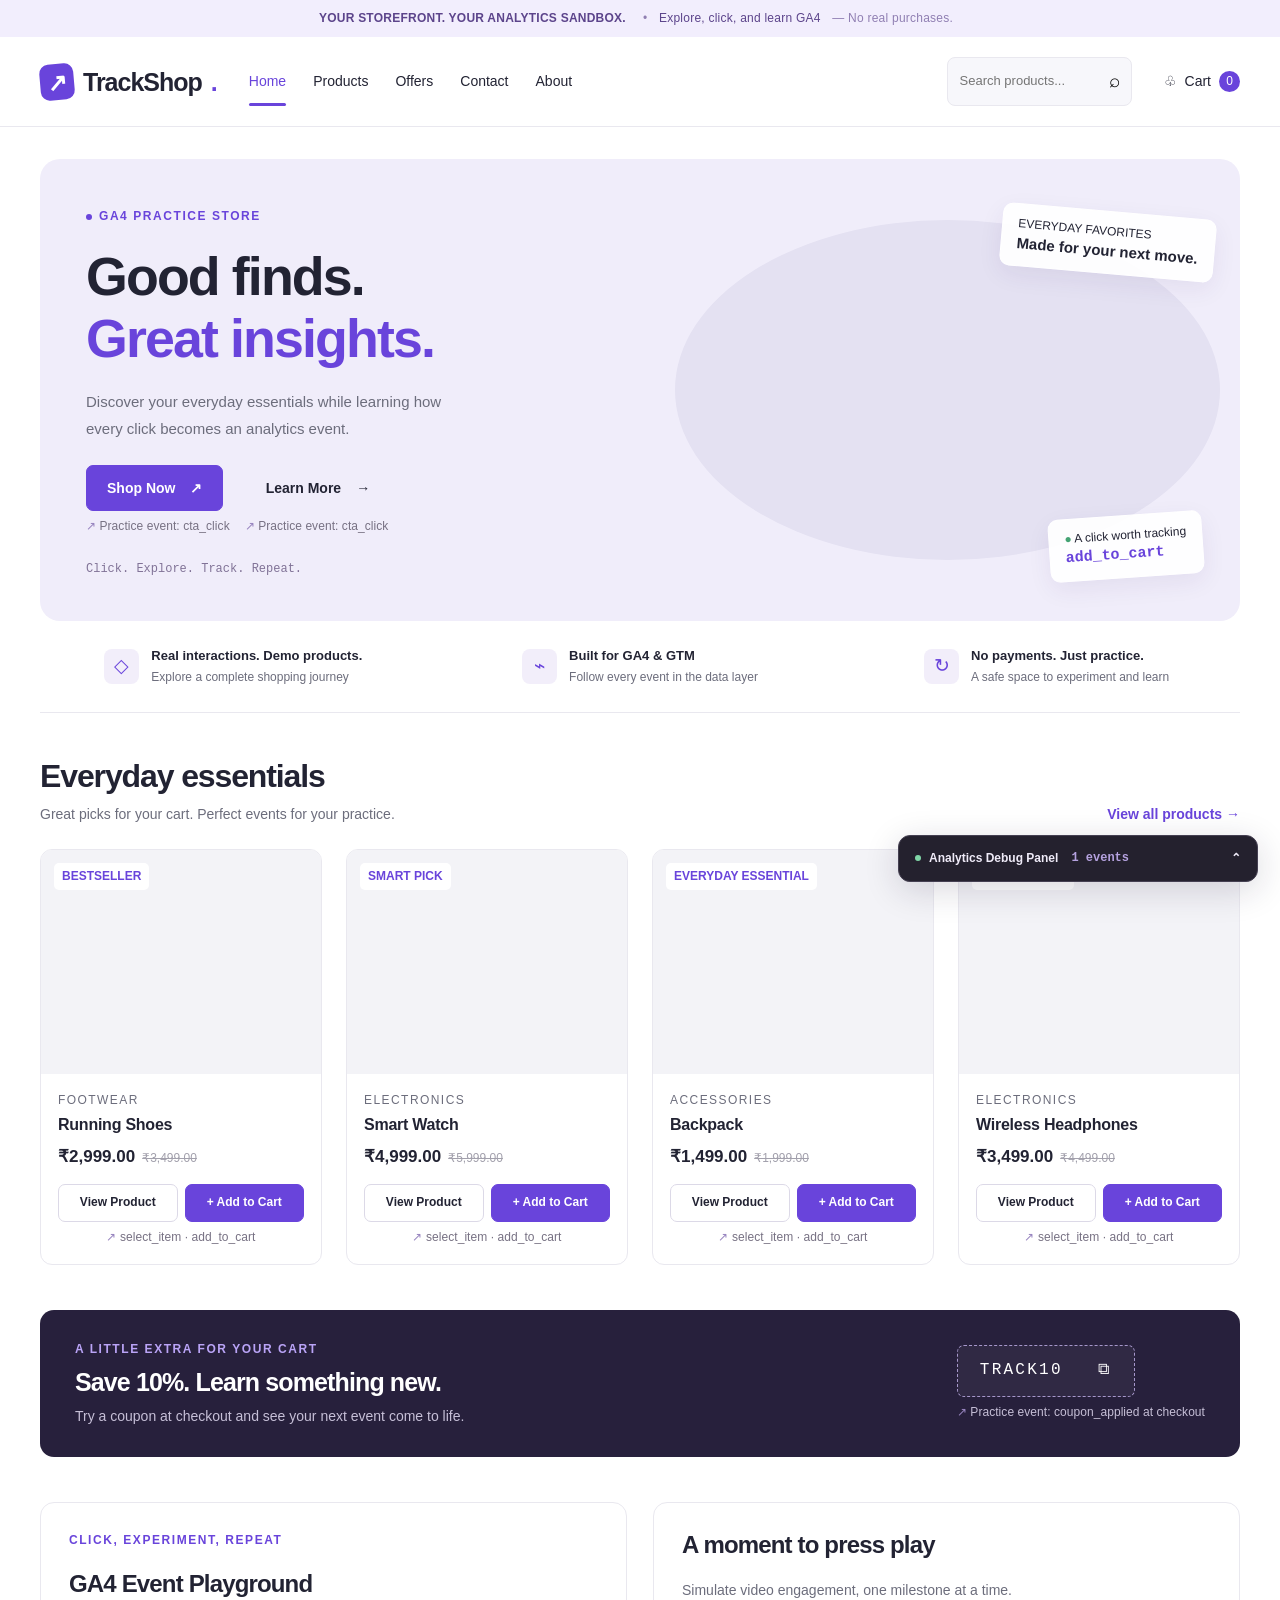
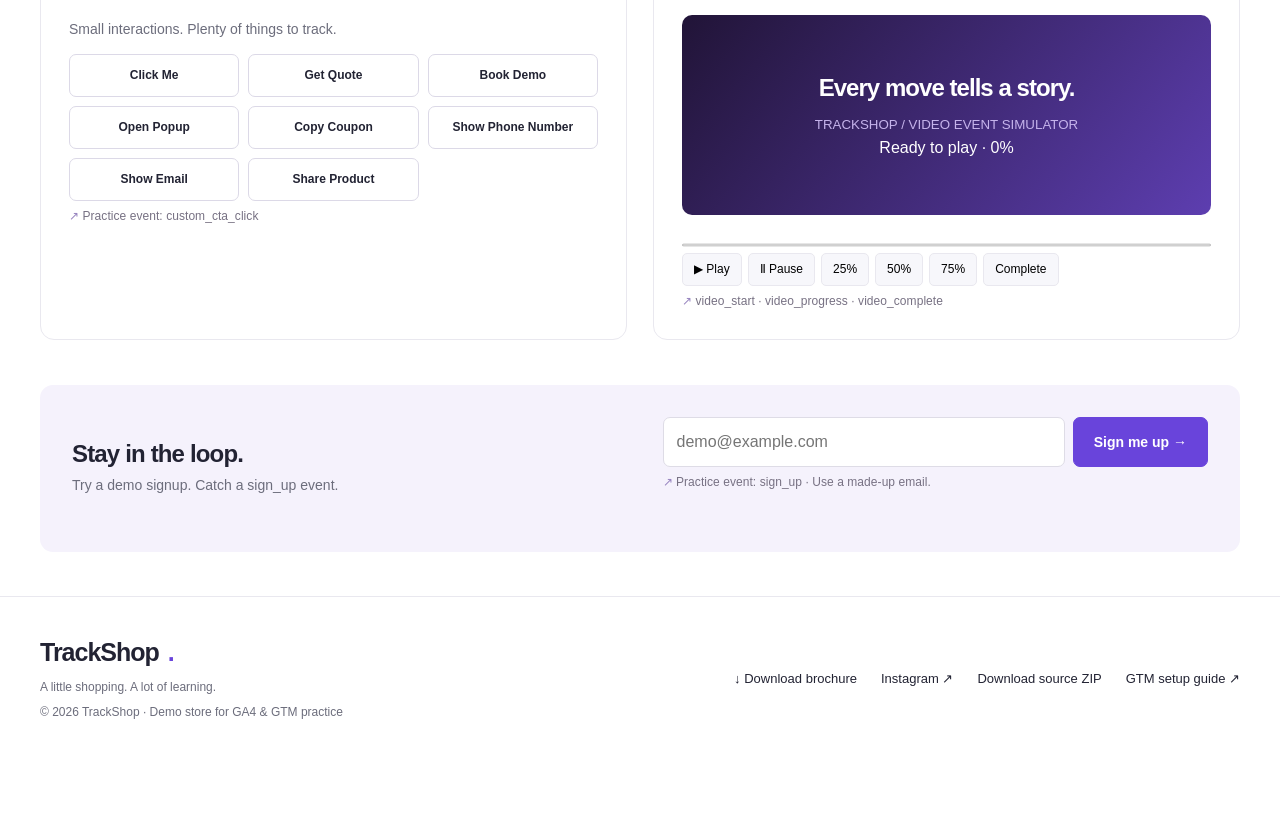
==== index.html @ 0362c7db "Add files via upload" ====
<!doctype html>
<html lang="en"><head><meta charset="utf-8"><meta name="viewport" content="width=device-width, initial-scale=1"><title>Home | TrackShop – GA4 Practice Store</title><meta name="description" content="Practice GA4 ecommerce events and Google Tag Manager with TrackShop, a frontend-only demo store.">
<!-- Initialize the data layer BEFORE the GTM snippet and before event pushes. -->
<script>window.dataLayer = window.dataLayer || [];</script>
<!-- GOOGLE TAG MANAGER: Paste your real GTM <script> snippet here, inside <head>. No container is installed by default. -->
<link rel="stylesheet" href="style.css"><script src="script.js" defer></script></head><body data-page="index">
<!-- GOOGLE TAG MANAGER: Paste your real GTM <noscript> snippet here, immediately after the opening <body> tag. -->
<div class="topbar"><strong>YOUR STOREFRONT. YOUR ANALYTICS SANDBOX.</strong><span>•</span> Explore, click, and learn GA4 <span>— No real purchases.</span></div>
<header class="header"><div class="wrap navrow"><a id="brand-home" class="brand" href="index.html" data-nav="Logo"><span class="brandmark">↗</span>TrackShop<span style="color:var(--purple)">.</span></a><button id="menu-toggle" class="icon-btn menu" aria-label="Toggle navigation" aria-expanded="false">☰</button><nav class="navlinks" aria-label="Main navigation"><a id="nav-home" href="index.html" data-nav="Home" class="active" aria-current="page">Home</a><a id="nav-products" href="products.html" data-nav="Products" class="">Products</a><a id="nav-offers" href="index.html#offers" data-nav="Offers" class="">Offers</a><a id="nav-contact" href="contact.html" data-nav="Contact" class="">Contact</a><a id="nav-about" href="about.html" data-nav="About" class="">About</a></nav><form id="search-form" class="search" role="search"><input id="search-input" name="q" type="search" placeholder="Search products..." aria-label="Search products"><button id="search-button" class="icon-btn" aria-label="Search" type="submit">⌕</button></form><a id="nav-cart" class="cart-link" href="cart.html" data-nav="Cart"><span aria-hidden="true">♧</span> Cart <span id="cart-count" class="count">0</span></a></div></header><main><div class="wrap"><section class="hero"><div class="hero-copy"><div class="eyebrow"><span class="dot"></span> GA4 PRACTICE STORE</div><h1>Good finds.<br><em>Great insights.</em></h1><p>Discover your everyday essentials while learning how every click becomes an analytics event.</p><div class="actions"><div><a id="shop-now" class="btn" href="products.html" data-cta="Shop Now">Shop Now <span>↗</span></a><small class="practice">Practice event: cta_click</small></div><div><a id="learn-more" class="btn plain" href="about.html" data-cta="Learn More">Learn More <span>→</span></a><small class="practice">Practice event: cta_click</small></div></div><div class="hero-note">Click. Explore. Track. Repeat.</div></div><div class="hero-art"><div class="product-art art-0" role="img" aria-label="White running shoe with violet accents"></div><div class="floating-label">EVERYDAY FAVORITES<strong>Made for your next move.</strong></div><div class="floating-label lower"><span style="color:#44a373">●</span> A click worth tracking<br><strong style="font-family:monospace;color:var(--purple)">add_to_cart</strong></div></div></section>
<div class="benefits"><div class="benefit"><span class="symbol">◇</span><div><strong>Real interactions. Demo products.</strong><small>Explore a complete shopping journey</small></div></div><div class="benefit"><span class="symbol">⌁</span><div><strong>Built for GA4 & GTM</strong><small>Follow every event in the data layer</small></div></div><div class="benefit"><span class="symbol">↻</span><div><strong>No payments. Just practice.</strong><small>A safe space to experiment and learn</small></div></div></div>
<section class="section"><div class="section-heading"><div><h2>Everyday essentials</h2><p>Great picks for your cart. Perfect events for your practice.</p></div><a id="view-all-products" href="products.html" class="text-link" data-cta="View all products">View all products →</a></div><div id="featured-products" class="grid home-grid"></div></section>
<section id="offers" class="offer"><div><div class="eyebrow" style="color:#baa4f7;margin-bottom:9px">A LITTLE EXTRA FOR YOUR CART</div><h2>Save 10%. Learn something new.</h2><p>Try a coupon at checkout and see your next event come to life.</p></div><div><button id="offer-copy-coupon" class="coupon">TRACK10 &nbsp; ⧉</button><small class="practice" style="color:#c6bfd7">Practice event: coupon_applied at checkout</small></div></section>
<section class="section split"><div class="panel"><div class="eyebrow">CLICK, EXPERIMENT, REPEAT</div><h2>GA4 Event Playground</h2><p>Small interactions. Plenty of things to track.</p><div class="playground"><button id="click-me" class="btn secondary" data-play="Click Me">Click Me</button><button id="get-quote" class="btn secondary" data-play="Get Quote">Get Quote</button><button id="book-demo" class="btn secondary" data-play="Book Demo">Book Demo</button><button id="open-popup" class="btn secondary" data-play="Open Popup">Open Popup</button><button id="copy-coupon" class="btn secondary" data-play="Copy Coupon">Copy Coupon</button><button id="show-phone" class="btn secondary" data-play="Show Phone Number">Show Phone Number</button><button id="show-email" class="btn secondary" data-play="Show Email">Show Email</button><button id="share-product" class="btn secondary" data-play="Share Product">Share Product</button></div><small class="practice">Practice event: custom_cta_click</small><p id="playground-output" class="status" role="status"></p></div><div class="panel"><h2>A moment to press play</h2><p>Simulate video engagement, one milestone at a time.</p><div class="video-screen"><strong>Every move tells a story.</strong><small>TRACKSHOP / VIDEO EVENT SIMULATOR</small><span id="video-state">Ready to play · 0%</span></div><progress id="video-progress" value="0" max="100" aria-label="Simulated video progress"></progress><div class="video-controls"><button id="video-play" data-video="play">▶ Play</button><button id="video-pause" data-video="pause">Ⅱ Pause</button><button id="video-25" data-video="25">25%</button><button id="video-50" data-video="50">50%</button><button id="video-75" data-video="75">75%</button><button id="video-complete" data-video="complete">Complete</button></div><small class="practice">video_start · video_progress · video_complete</small></div></section>
<section class="newsletter"><div><h2>Stay in the loop.</h2><p>Try a demo signup. Catch a sign_up event.</p></div><form id="newsletter-form"><div class="inline-form"><input id="newsletter-email" type="email" required placeholder="demo@example.com" aria-label="Demo email address"><button id="newsletter-submit" class="btn" type="submit">Sign me up →</button></div><small class="practice">Practice event: sign_up · Use a made-up email.</small><div id="newsletter-status" role="status" class="status"></div></form></section></div></main><footer><div class="wrap"><div><a id="footer-home" class="brand" href="index.html">TrackShop<span style="color:var(--purple)">.</span></a><p>A little shopping. A lot of learning.</p><p>© 2026 TrackShop · Demo store for GA4 & GTM practice</p></div><div class="links"><a id="download-brochure" href="assets/trackshop-brochure.txt" download>↓ Download brochure</a><a id="external-link" href="https://www.instagram.com/" target="_blank" rel="noopener noreferrer">Instagram ↗</a><a id="download-source" href="assets/trackshop-source.zip" download>Download source ZIP</a><a id="footer-guide" href="about.html#setup">GTM setup guide ↗</a></div></div></footer>
<details id="analytics-debug" class="debug"><summary id="debug-toggle"><span class="dot"></span> Analytics Debug Panel <span id="debug-count" class="debug-count">0 events</span></summary><div class="debug-body"><div class="debug-tools"><span>Live dataLayer events</span><button id="clear-events" type="button">Clear log</button></div><div id="event-list" class="event-list"></div><p class="debug-tip">Local activity log. Connect your own GTM container to send events to GA4.</p></div></details>
<div id="toast" class="toast" role="status" aria-live="polite"></div><dialog id="product-modal" aria-labelledby="product-title"><button id="close-product" class="dialog-close" aria-label="Close product">×</button><div id="product-detail"></div></dialog><dialog id="playground-modal" aria-labelledby="popup-title"><button id="close-popup" class="dialog-close" aria-label="Close popup">×</button><h2 id="popup-title">A little popup. Another event.</h2><p>Opening and closing this dialog pushes a custom interaction event. Find it in the Analytics Debug Panel.</p></dialog></body></html>
---- style.css ----
:root{--ink:#222333;--muted:#6c6d7c;--purple:#6944db;--purple-dark:#5130b8;--line:#e9e8ef;--soft:#f7f7fb;--radius:16px}*{box-sizing:border-box}html{scroll-behavior:smooth}body{margin:0;color:var(--ink);background:#fff;font-family:Inter,Arial,sans-serif;font-size:16px;line-height:1.6}button,input,select,textarea{font:inherit}a{color:inherit;text-decoration:none}button,a,input,select,textarea,summary{touch-action:manipulation}button,a{ -webkit-tap-highlight-color:transparent}button{cursor:pointer}button:disabled{opacity:.45;cursor:not-allowed}:focus-visible{outline:3px solid #b69bf9;outline-offset:4px}h1,h2,h3,p{margin-top:0}h1,h2,h3{line-height:1.15;letter-spacing:-.035em}h1{font-size:clamp(2.5rem,4.6vw,4.5rem)}h2{font-size:2rem}h3{font-size:1.2rem}p{color:var(--muted)}.wrap{width:min(1200px,calc(100% - 64px));margin:auto}.topbar{background:#f2eefd;text-align:center;padding:9px 20px;font-size:12px;color:#5c448b;letter-spacing:.02em}.topbar strong{margin-right:9px}.topbar span{opacity:.65;margin:0 8px}.header{border-bottom:1px solid var(--line);background:white}.navrow{display:flex;align-items:center;gap:32px;min-height:89px}.brand{font-size:25px;font-weight:800;display:flex;align-items:center;gap:9px;letter-spacing:-1px;white-space:nowrap}.brandmark{display:inline-grid;place-items:center;background:var(--purple);color:#fff;width:34px;height:36px;border-radius:9px;font-size:24px;transform:rotate(-5deg)}.navlinks{display:flex;gap:27px;font-size:14px}.navlinks a{padding:31px 0;position:relative}.navlinks a.active{color:var(--purple)}.navlinks a.active:after{content:'';height:3px;background:var(--purple);position:absolute;bottom:18px;left:0;right:0;border-radius:3px}.search{display:flex;margin-left:auto;background:var(--soft);border:1px solid var(--line);border-radius:8px;overflow:hidden}.search input{width:150px;padding:9px 12px;border:0;background:none;font-size:13px;min-width:0}.icon-btn{border:0;background:none;padding:8px 11px;font-size:19px}.cart-link{display:flex;gap:8px;align-items:center;white-space:nowrap;font-size:14px}.count{border-radius:50%;background:var(--purple);color:white;min-width:21px;height:21px;display:inline-grid;place-items:center;font-size:12px}.menu{display:none}.hero{display:grid;grid-template-columns:1.05fr 1fr;min-height:420px;background:#f0edfa;border-radius:20px;margin-top:32px;overflow:hidden;position:relative}.hero-copy{padding:48px 0 42px 46px;position:relative;z-index:1}.eyebrow{display:flex;align-items:center;gap:7px;color:var(--purple);font-size:12px;font-weight:700;letter-spacing:.13em;text-transform:uppercase;margin-bottom:20px}.dot{width:6px;height:6px;border-radius:50%;background:var(--purple)}.hero h1{margin-bottom:18px;font-size:clamp(2.5rem,4.2vw,3.75rem)}.hero h1 em{color:var(--purple);font-style:normal}.hero p{max-width:385px;font-size:15px;line-height:1.8;margin-bottom:23px}.actions{display:flex;gap:15px;align-items:flex-start;flex-wrap:wrap}.btn{display:inline-flex;align-items:center;justify-content:center;gap:15px;background:var(--purple);border:1px solid var(--purple);color:white;border-radius:7px;padding:11px 20px;font-size:14px;font-weight:600;min-height:43px}.btn:hover{background:var(--purple-dark);border-color:var(--purple-dark)}.btn.secondary{background:white;color:var(--ink);border-color:#dcd9e7}.btn.secondary:hover{background:#f3efff}.btn.plain{background:none;border-color:transparent;color:var(--ink)}.practice{display:block;font-size:12px;color:#777183;margin-top:6px;letter-spacing:.005em}.practice:before{content:'↗ ';color:#9784bf}.hero-art{position:relative;display:grid;align-items:center;padding:20px}.hero-art .product-art{width:100%;height:340px;aspect-ratio:auto;border-radius:50%;mix-blend-mode:multiply;background-size:300% 200%}.floating-label{position:absolute;background:rgba(255,255,255,.93);box-shadow:0 8px 25px #37216a12;border:1px solid white;padding:10px 15px;border-radius:10px;line-height:1.5;font-size:12px;right:25px;top:52px;transform:rotate(5deg)}.floating-label strong{display:block;font-size:15px}.floating-label.lower{top:auto;bottom:43px;right:37px;transform:rotate(-4deg)}.hero-note{font-family:monospace;font-size:12px;color:#817397;margin-top:23px}.benefits{display:grid;grid-template-columns:repeat(3,1fr);border-bottom:1px solid var(--line);padding:25px 0;gap:20px}.benefit{display:flex;align-items:center;justify-content:center;gap:12px;font-size:13px}.benefit .symbol{color:var(--purple);background:#f2eefa;width:35px;height:35px;display:grid;place-items:center;border-radius:8px;font-size:19px}.benefit strong{font-size:13px;display:block}.benefit small{font-size:12px;color:var(--muted)}.section{padding:45px 0}.section-heading{display:flex;justify-content:space-between;align-items:end;margin-bottom:23px;gap:20px}.section-heading h2{margin:0 0 8px}.section-heading p{margin:0;font-size:14px}.text-link{color:var(--purple);font-size:14px;font-weight:600;white-space:nowrap}.grid{display:grid;grid-template-columns:repeat(3,minmax(0,1fr));gap:24px}.home-grid{grid-template-columns:repeat(4,minmax(0,1fr))}.product-card{border:1px solid var(--line);border-radius:12px;overflow:hidden;background:white;transition:transform .2s,box-shadow .2s}.product-card:hover{transform:translateY(-4px);box-shadow:0 12px 24px #22233309}.product-art{aspect-ratio:1.25;background-color:#f3f3f7;background-image:url('assets/products.png');background-size:300% 200%;background-repeat:no-repeat;position:relative}.art-0{background-position:0 0}.art-1{background-position:50% 0}.art-2{background-position:100% 0}.art-3{background-position:0 100%}.art-4{background-position:50% 100%}.art-5{background-position:100% 100%}.badge{display:inline-block;background:white;border-radius:5px;padding:4px 8px;font-size:12px;color:var(--purple);font-weight:600;margin:13px;position:absolute;top:0;left:0}.card-info{padding:17px}.category{font-size:12px;text-transform:uppercase;letter-spacing:.12em;color:var(--muted);margin-bottom:6px}.card-info h3{font-size:16px;margin-bottom:9px;letter-spacing:-.015em}.price{font-weight:700;font-size:17px}.old-price{color:#a2a0ac;text-decoration:line-through;font-size:12px;margin-left:7px;font-weight:400}.card-actions{display:grid;grid-template-columns:1fr 1fr;gap:7px;margin-top:14px}.card-actions .btn{font-size:12px;padding:8px;min-height:35px;gap:4px}.card-info .practice{font-size:12px;text-align:center}.offer{background:#27203c;color:white;border-radius:14px;display:flex;justify-content:space-between;align-items:center;padding:30px 35px;gap:25px}.offer h2{font-size:25px;margin-bottom:8px}.offer p{color:#c6bfd7;margin:0;font-size:14px}.coupon{border:1px dashed #a697cb;border-radius:7px;padding:12px 22px;letter-spacing:.14em;font-family:monospace;color:white;background:#ffffff0b}.split{display:grid;grid-template-columns:1fr 1fr;gap:26px}.panel{border:1px solid var(--line);border-radius:14px;padding:28px}.panel h2{font-size:24px}.panel p{font-size:14px}.playground{display:grid;grid-template-columns:repeat(3,1fr);gap:9px}.playground .btn{font-size:12px;padding:8px}.video-screen{height:200px;border-radius:10px;background:linear-gradient(130deg,#211437,#5d3eb0);color:white;display:grid;place-content:center;text-align:center;margin-bottom:12px}.video-screen strong{font-size:24px;letter-spacing:-.04em}.video-screen small{color:#c5b3eb;margin-top:6px}.video-controls{display:flex;gap:6px;flex-wrap:wrap}.video-controls button{background:var(--soft);border:1px solid var(--line);border-radius:5px;padding:6px 11px;font-size:12px}.newsletter{padding:32px;border-radius:13px;background:#f5f2fc;display:flex;align-items:center;gap:45px;margin-bottom:44px}.newsletter>div{flex:1}.newsletter h2{font-size:24px;margin-bottom:7px}.newsletter p{font-size:14px;margin:0}.newsletter form{flex:1}.inline-form{display:flex;gap:8px}.inline-form input{flex:1;min-width:0}.field,input[type=email],input[type=text],input[type=tel],input[type=number],select,textarea{border:1px solid #dedce6;background:white;border-radius:7px;padding:11px 13px;color:var(--ink)}footer{border-top:1px solid var(--line);padding:35px 0 90px}footer .wrap{display:flex;justify-content:space-between;gap:25px;align-items:center}footer p{font-size:12px;margin:6px 0}footer .links{display:flex;gap:24px;font-size:13px}.page-head{padding:40px 0 25px}.page-head h1{font-size:40px;margin:13px 0}.breadcrumb{font-size:12px;color:var(--muted)}.page-head p{max-width:680px;font-size:15px}.filters{display:flex;gap:8px;flex-wrap:wrap;margin:0 0 27px}.filter{background:white;border:1px solid var(--line);border-radius:30px;padding:8px 17px;font-size:13px}.filter.active{background:var(--purple);border-color:var(--purple);color:white}.empty{padding:55px 24px;text-align:center;border:1px dashed #d9d3e9;border-radius:15px;grid-column:1/-1}.empty p{margin:15px auto;max-width:450px}.cart-layout,.checkout-layout{display:grid;grid-template-columns:1.6fr 1fr;gap:32px;margin-bottom:50px;align-items:start}.cart-row{display:grid;grid-template-columns:90px 1fr auto;gap:20px;padding:23px 0;border-bottom:1px solid var(--line);align-items:center}.cart-row .product-art{aspect-ratio:1;border-radius:10px}.cart-row h3{font-size:17px;margin:0 0 5px}.cart-row p{font-size:12px;margin:0}.qty{display:flex;gap:8px;align-items:center;margin-top:10px}.qty button{border:1px solid var(--line);background:white;border-radius:4px;width:30px;height:30px}.qty input{width:58px;padding:4px;text-align:center}.remove{background:none;border:0;color:#8a5362;font-size:12px;padding:8px 0}.summary{background:var(--soft);border:1px solid var(--line);border-radius:12px;padding:26px}.summary h2{font-size:22px}.summary-line{display:flex;justify-content:space-between;gap:15px;margin:15px 0;font-size:14px}.summary-line.total{border-top:1px solid #dedbe5;padding-top:17px;font-weight:700;font-size:19px}.summary .btn{width:100%;margin-top:12px}.small{font-size:12px;color:var(--muted)}.form-grid{display:grid;grid-template-columns:1fr 1fr;gap:18px}label{display:block;font-size:13px;font-weight:600;margin-bottom:6px}.form-grid input,.form-grid textarea,.form-grid select{width:100%}.full{grid-column:1/-1}fieldset{border:0;padding:0;margin:0 0 25px}legend{font-weight:700;font-size:21px;margin:0 0 16px}.notice{padding:13px 16px;border-radius:8px;background:#f1edfa;color:#665084;font-size:13px;margin-bottom:22px}.status{color:#387457;font-size:13px;min-height:20px;margin-top:8px}.payment-options{display:flex;gap:10px;flex-wrap:wrap}.payment-options label{border:1px solid var(--line);padding:12px;border-radius:7px;font-weight:400}.payment-options input{accent-color:var(--purple)}.success{max-width:680px;margin:45px auto;text-align:center}.success-icon{width:68px;height:68px;display:grid;place-items:center;border-radius:50%;background:#eeebfa;color:var(--purple);font-size:30px;margin:0 auto 24px}.success .summary{text-align:left;margin:25px 0}.about-layout{display:grid;grid-template-columns:210px 1fr;gap:65px;margin-bottom:60px}.about-nav{position:sticky;top:25px;align-self:start;font-size:13px}.about-nav a{display:block;margin:12px 0;color:var(--muted)}.lesson{min-height:500px;padding:40px 0;border-bottom:1px solid var(--line)}.lesson h2{font-size:30px}.lesson p,.lesson li{font-size:16px;line-height:1.9;color:var(--muted)}.lesson .step-no{font-size:12px;letter-spacing:.1em;color:var(--purple);font-weight:700}.code{background:#27203c;color:#d7c9f8;padding:20px;border-radius:10px;font-size:13px;white-space:pre-wrap;overflow-wrap:anywhere}.debug{position:fixed;bottom:18px;right:22px;width:360px;max-width:calc(100vw - 28px);z-index:20;border:1px solid #454052;border-radius:12px;background:#24212e;color:#efebf8;box-shadow:0 8px 35px #1c17352a;overflow:hidden}.debug summary{padding:13px 16px;cursor:pointer;list-style:none;font-size:12px;font-weight:600;display:flex;gap:8px;align-items:center}.debug summary:after{content:'⌃';margin-left:auto}.debug[open] summary:after{content:'⌄'}.debug .dot{background:#80d6a7}.debug-count{font-family:monospace;color:#b5a2df;font-size:12px;margin-left:5px}.debug-body{border-top:1px solid #454052;padding:13px}.debug-tools{display:flex;align-items:center;justify-content:space-between;font-size:12px;color:#b8adc9}.debug-tools button{background:none;color:#d0c4e7;border:1px solid #5b506b;border-radius:5px;font-size:12px}.event-list{max-height:280px;overflow:auto}.event{padding:13px 0;border-bottom:1px solid #3e374a}.event strong{color:#c8aaff;font:12px monospace}.event time{float:right;font:12px monospace;color:#b3a7c2}.event pre{font:12px/1.6 monospace;white-space:pre-wrap;overflow-wrap:anywhere;color:#c7c0d2;margin:6px 0 0}.debug-tip{color:#b6a9c9;font-size:12px;margin:10px 0 0}.toast{position:fixed;top:22px;left:50%;transform:translateX(-50%);background:#27203c;color:white;border-radius:9px;padding:12px 23px;z-index:50;box-shadow:0 5px 20px #0002;font-size:14px;max-width:90vw;text-align:center}.toast:empty{display:none}dialog{border:1px solid var(--line);border-radius:17px;width:min(700px,calc(100vw - 30px));padding:30px;max-height:90vh;overflow:auto;color:var(--ink)}dialog::backdrop{background:#21173588;backdrop-filter:blur(4px)}.dialog-close{float:right;border:0;background:var(--soft);border-radius:50%;width:32px;height:32px}.detail-layout{display:grid;grid-template-columns:1fr 1fr;gap:25px;clear:both;padding-top:15px}.detail-layout .product-art{aspect-ratio:1;border-radius:12px}.detail-layout h2{font-size:28px}.detail-layout p{font-size:14px}.detail-layout .actions{margin-top:20px}.contact-aside{background:#f4f0fb;padding:32px;border-radius:14px}.contact-aside h2{font-size:25px}.contact-aside p{font-size:14px}.learning-path{font-family:monospace;font-size:13px;color:var(--purple);padding:18px 0;line-height:2}.mobile-only{display:none}progress{width:100%;height:6px;accent-color:var(--purple)}@media(min-width:1400px){.wrap{width:1200px}}@media(max-width:1050px){.navrow{gap:20px}.navlinks{gap:18px}.search input{width:110px}.home-grid{grid-template-columns:repeat(2,1fr)}.hero-copy{padding-left:30px}.hero-art .product-art{height:290px}.playground{grid-template-columns:repeat(2,1fr)}}@media(max-width:760px){.wrap{width:calc(100% - 32px)}.topbar{font-size:12px}.topbar span:last-child{display:none}.navrow{min-height:74px;gap:15px;flex-wrap:wrap;padding:14px 0}.brand{font-size:22px}.navlinks{display:none;order:5;width:100%;justify-content:space-between;font-size:13px}.navlinks.open{display:flex}.navlinks a{padding:10px 0}.navlinks a.active:after{bottom:2px}.menu{display:block;margin-left:auto}.search{order:6;width:100%;margin:0}.search input{width:100%;font-size:14px}.hero{grid-template-columns:1fr;margin-top:20px}.hero-copy{padding:32px 25px 0}.hero h1{font-size:43px}.hero p{font-size:14px}.hero-art{height:260px;padding:0 25px}.hero-art .product-art{height:260px;width:90%;margin:auto}.floating-label{top:30px;right:20px;font-size:12px}.floating-label.lower{bottom:20px}.hero-note{margin-top:14px}.benefits{gap:10px;padding:18px 0}.benefit{gap:6px;justify-content:start}.benefit .symbol{display:none}.benefit strong{font-size:12px}.benefit small{font-size:12px}.section{padding:30px 0}.section-heading h2{font-size:25px}.section-heading p{font-size:12px}.text-link{font-size:12px}.grid{grid-template-columns:repeat(2,minmax(0,1fr));gap:13px}.card-info{padding:12px}.card-info h3{font-size:14px}.card-actions{grid-template-columns:1fr}.card-actions .btn{font-size:12px}.card-info .practice{font-size:12px}.price{font-size:15px}.old-price{font-size:12px}.badge{font-size:12px;margin:8px}.split{grid-template-columns:1fr}.panel{padding:23px}.playground{grid-template-columns:repeat(3,1fr)}.offer{padding:25px;align-items:start;flex-direction:column;gap:18px}.newsletter{padding:25px;flex-direction:column;align-items:stretch;gap:20px}.newsletter .btn{padding:10px 12px}.newsletter p{font-size:13px}footer .wrap{align-items:start;flex-direction:column}footer .links{flex-wrap:wrap}.cart-layout,.checkout-layout{grid-template-columns:1fr;gap:25px}.cart-row{grid-template-columns:66px 1fr auto;gap:12px}.cart-row h3{font-size:14px}.page-head h1{font-size:33px}.form-grid{grid-template-columns:1fr}.about-layout{grid-template-columns:1fr;gap:0}.about-nav{position:static;border-bottom:1px solid var(--line);padding-bottom:16px}.about-nav a{display:inline-block;margin:4px 16px 4px 0}.lesson{min-height:600px}.debug{bottom:12px;right:14px;width:320px}.detail-layout{grid-template-columns:1fr}.detail-layout .product-art{aspect-ratio:1.5}.detail-layout h2{font-size:25px}.payment-options{flex-direction:column}.section-heading{gap:10px}.section-heading .text-link{white-space:normal;text-align:right}}@media(prefers-reduced-motion:reduce){html{scroll-behavior:auto}*{transition:none!important}}

footer .links{flex-wrap:wrap;justify-content:flex-end;max-width:620px}.practice{font-size:12px!important}.card-actions .btn{font-size:12px}@media(max-width:760px){footer .links{justify-content:flex-start}.benefits{grid-template-columns:1fr;gap:8px}.benefit{justify-content:center}.benefit small{display:none}.benefit strong{font-size:12px}}
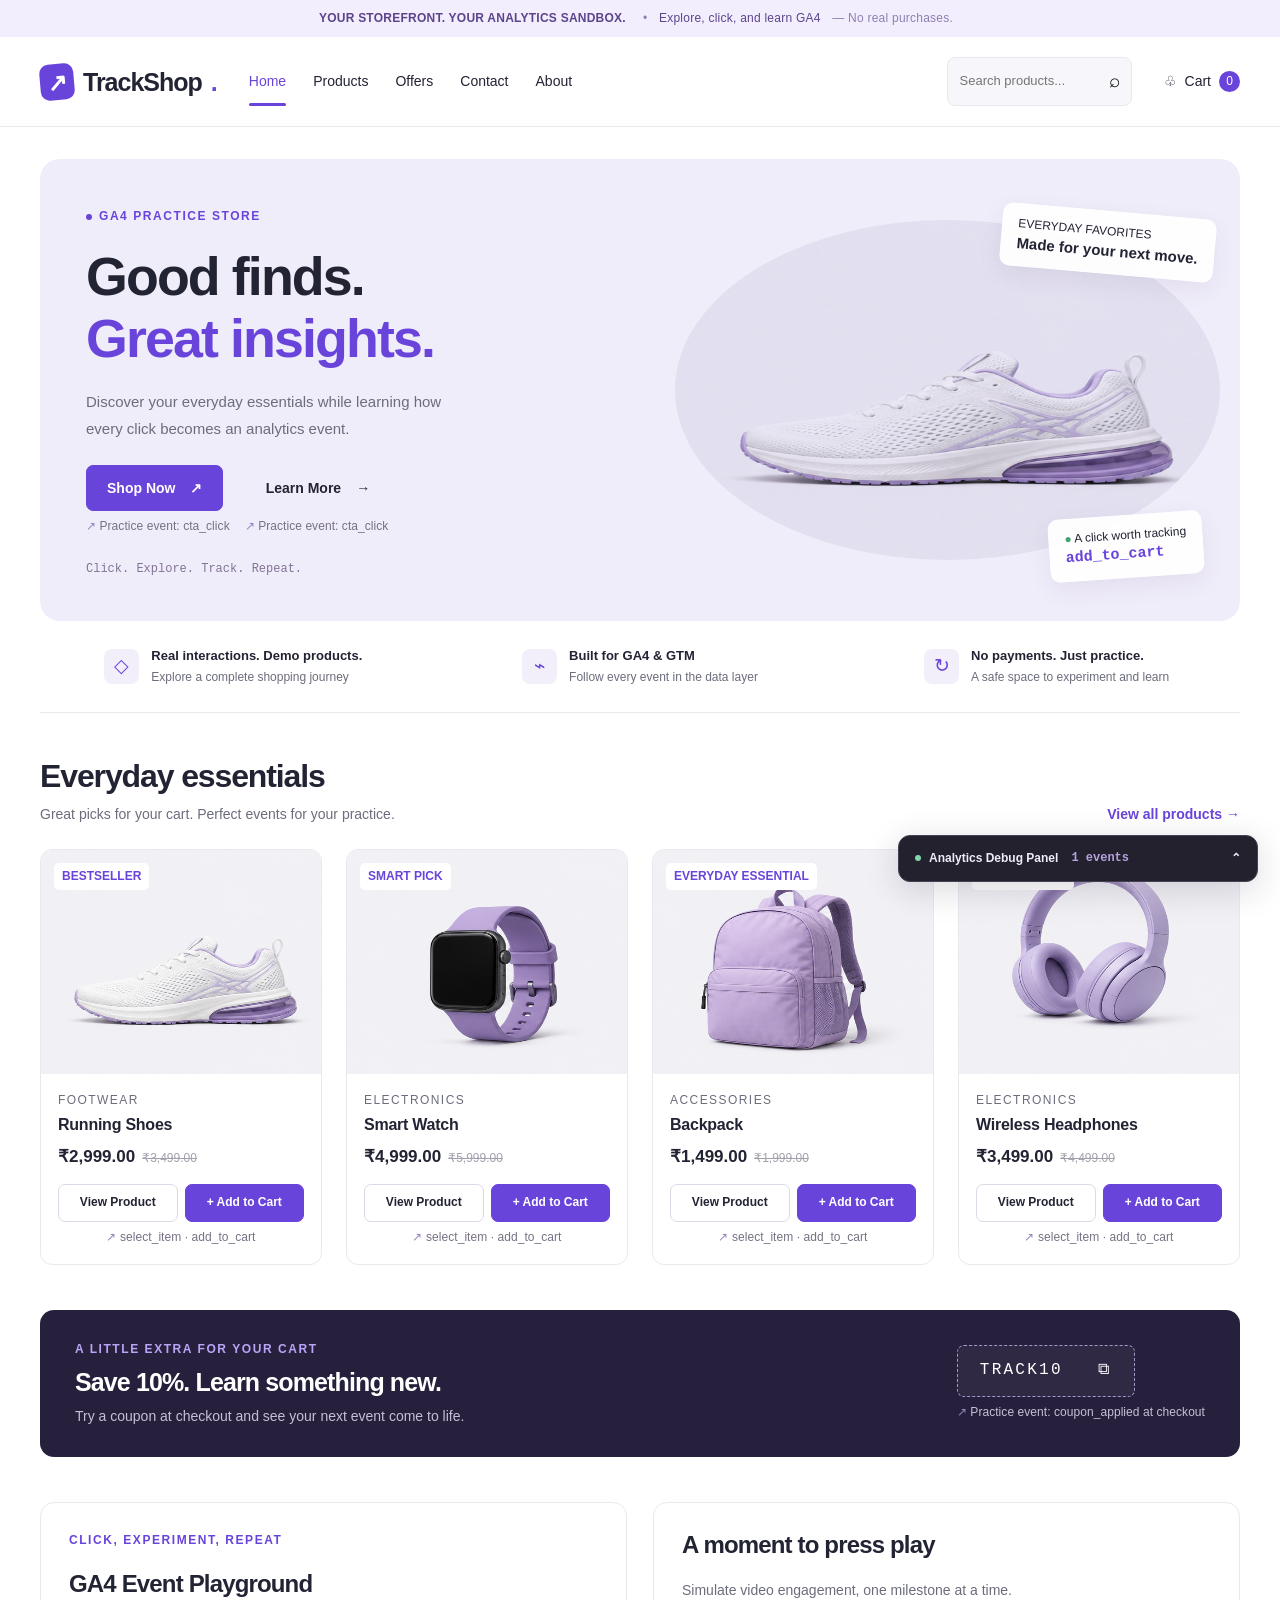
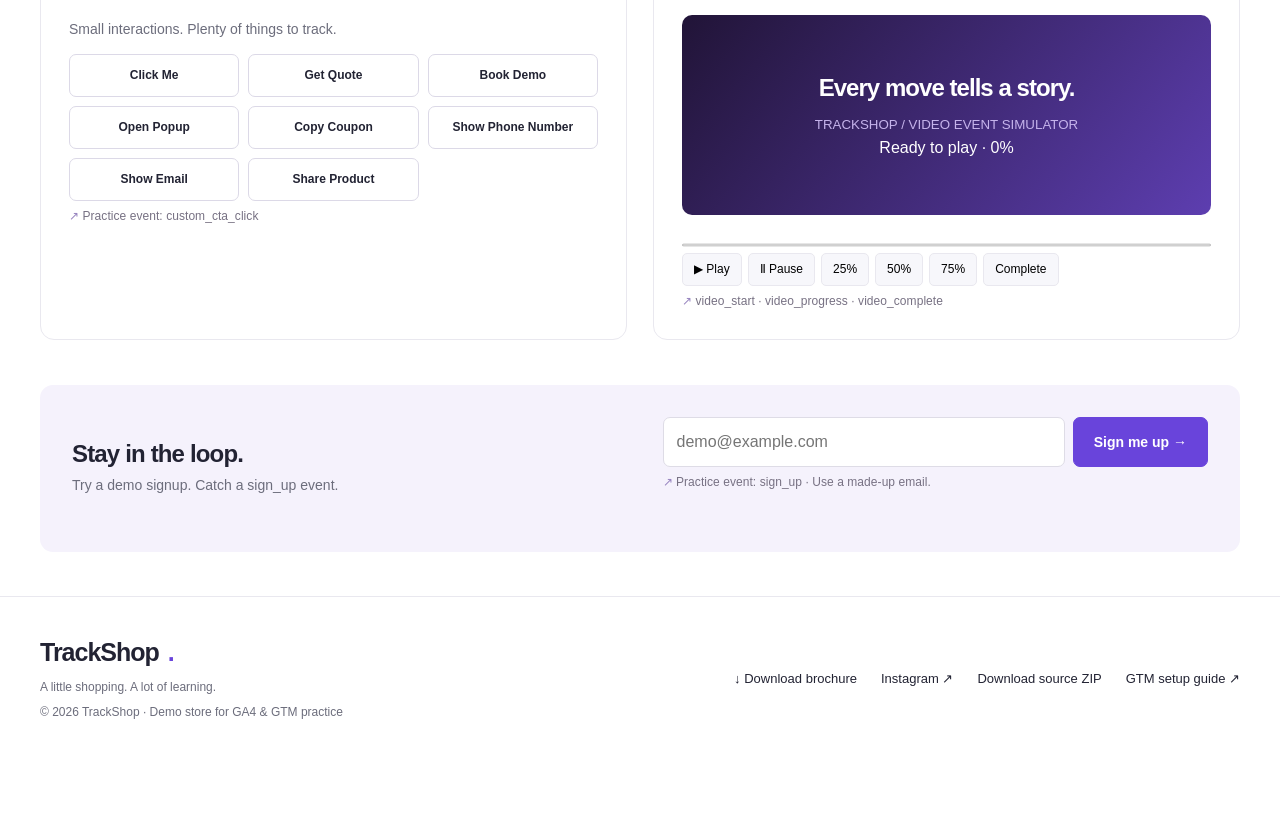
==== commit c5135972: "index.html" ====
--- a/index.html
+++ b/index.html
@@ -2,8 +2,19 @@
 <html lang="en"><head><meta charset="utf-8"><meta name="viewport" content="width=device-width, initial-scale=1"><title>Home | TrackShop – GA4 Practice Store</title><meta name="description" content="Practice GA4 ecommerce events and Google Tag Manager with TrackShop, a frontend-only demo store.">
 <!-- Initialize the data layer BEFORE the GTM snippet and before event pushes. -->
 <script>window.dataLayer = window.dataLayer || [];</script>
+<!-- Google Tag Manager -->
+<script>(function(w,d,s,l,i){w[l]=w[l]||[];w[l].push({'gtm.start':
+new Date().getTime(),event:'gtm.js'});var f=d.getElementsByTagName(s)[0],
+j=d.createElement(s),dl=l!='dataLayer'?'&l='+l:'';j.async=true;j.src=
+'https://www.googletagmanager.com/gtm.js?id='+i+dl;f.parentNode.insertBefore(j,f);
+})(window,document,'script','dataLayer','GTM-KBS75N7K');</script>
+<!-- End Google Tag Manager -->
 <!-- GOOGLE TAG MANAGER: Paste your real GTM <script> snippet here, inside <head>. No container is installed by default. -->
 <link rel="stylesheet" href="style.css"><script src="script.js" defer></script></head><body data-page="index">
+<!-- Google Tag Manager (noscript) -->
+<noscript><iframe src="https://www.googletagmanager.com/ns.html?id=GTM-KBS75N7K"
+height="0" width="0" style="display:none;visibility:hidden"></iframe></noscript>
+<!-- End Google Tag Manager (noscript) -->
 <!-- GOOGLE TAG MANAGER: Paste your real GTM <noscript> snippet here, immediately after the opening <body> tag. -->
 <div class="topbar"><strong>YOUR STOREFRONT. YOUR ANALYTICS SANDBOX.</strong><span>•</span> Explore, click, and learn GA4 <span>— No real purchases.</span></div>
 <header class="header"><div class="wrap navrow"><a id="brand-home" class="brand" href="index.html" data-nav="Logo"><span class="brandmark">↗</span>TrackShop<span style="color:var(--purple)">.</span></a><button id="menu-toggle" class="icon-btn menu" aria-label="Toggle navigation" aria-expanded="false">☰</button><nav class="navlinks" aria-label="Main navigation"><a id="nav-home" href="index.html" data-nav="Home" class="active" aria-current="page">Home</a><a id="nav-products" href="products.html" data-nav="Products" class="">Products</a><a id="nav-offers" href="index.html#offers" data-nav="Offers" class="">Offers</a><a id="nav-contact" href="contact.html" data-nav="Contact" class="">Contact</a><a id="nav-about" href="about.html" data-nav="About" class="">About</a></nav><form id="search-form" class="search" role="search"><input id="search-input" name="q" type="search" placeholder="Search products..." aria-label="Search products"><button id="search-button" class="icon-btn" aria-label="Search" type="submit">⌕</button></form><a id="nav-cart" class="cart-link" href="cart.html" data-nav="Cart"><span aria-hidden="true">♧</span> Cart <span id="cart-count" class="count">0</span></a></div></header><main><div class="wrap"><section class="hero"><div class="hero-copy"><div class="eyebrow"><span class="dot"></span> GA4 PRACTICE STORE</div><h1>Good finds.<br><em>Great insights.</em></h1><p>Discover your everyday essentials while learning how every click becomes an analytics event.</p><div class="actions"><div><a id="shop-now" class="btn" href="products.html" data-cta="Shop Now">Shop Now <span>↗</span></a><small class="practice">Practice event: cta_click</small></div><div><a id="learn-more" class="btn plain" href="about.html" data-cta="Learn More">Learn More <span>→</span></a><small class="practice">Practice event: cta_click</small></div></div><div class="hero-note">Click. Explore. Track. Repeat.</div></div><div class="hero-art"><div class="product-art art-0" role="img" aria-label="White running shoe with violet accents"></div><div class="floating-label">EVERYDAY FAVORITES<strong>Made for your next move.</strong></div><div class="floating-label lower"><span style="color:#44a373">●</span> A click worth tracking<br><strong style="font-family:monospace;color:var(--purple)">add_to_cart</strong></div></div></section>
@@ -13,4 +24,4 @@
 <section class="section split"><div class="panel"><div class="eyebrow">CLICK, EXPERIMENT, REPEAT</div><h2>GA4 Event Playground</h2><p>Small interactions. Plenty of things to track.</p><div class="playground"><button id="click-me" class="btn secondary" data-play="Click Me">Click Me</button><button id="get-quote" class="btn secondary" data-play="Get Quote">Get Quote</button><button id="book-demo" class="btn secondary" data-play="Book Demo">Book Demo</button><button id="open-popup" class="btn secondary" data-play="Open Popup">Open Popup</button><button id="copy-coupon" class="btn secondary" data-play="Copy Coupon">Copy Coupon</button><button id="show-phone" class="btn secondary" data-play="Show Phone Number">Show Phone Number</button><button id="show-email" class="btn secondary" data-play="Show Email">Show Email</button><button id="share-product" class="btn secondary" data-play="Share Product">Share Product</button></div><small class="practice">Practice event: custom_cta_click</small><p id="playground-output" class="status" role="status"></p></div><div class="panel"><h2>A moment to press play</h2><p>Simulate video engagement, one milestone at a time.</p><div class="video-screen"><strong>Every move tells a story.</strong><small>TRACKSHOP / VIDEO EVENT SIMULATOR</small><span id="video-state">Ready to play · 0%</span></div><progress id="video-progress" value="0" max="100" aria-label="Simulated video progress"></progress><div class="video-controls"><button id="video-play" data-video="play">▶ Play</button><button id="video-pause" data-video="pause">Ⅱ Pause</button><button id="video-25" data-video="25">25%</button><button id="video-50" data-video="50">50%</button><button id="video-75" data-video="75">75%</button><button id="video-complete" data-video="complete">Complete</button></div><small class="practice">video_start · video_progress · video_complete</small></div></section>
 <section class="newsletter"><div><h2>Stay in the loop.</h2><p>Try a demo signup. Catch a sign_up event.</p></div><form id="newsletter-form"><div class="inline-form"><input id="newsletter-email" type="email" required placeholder="demo@example.com" aria-label="Demo email address"><button id="newsletter-submit" class="btn" type="submit">Sign me up →</button></div><small class="practice">Practice event: sign_up · Use a made-up email.</small><div id="newsletter-status" role="status" class="status"></div></form></section></div></main><footer><div class="wrap"><div><a id="footer-home" class="brand" href="index.html">TrackShop<span style="color:var(--purple)">.</span></a><p>A little shopping. A lot of learning.</p><p>© 2026 TrackShop · Demo store for GA4 & GTM practice</p></div><div class="links"><a id="download-brochure" href="assets/trackshop-brochure.txt" download>↓ Download brochure</a><a id="external-link" href="https://www.instagram.com/" target="_blank" rel="noopener noreferrer">Instagram ↗</a><a id="download-source" href="assets/trackshop-source.zip" download>Download source ZIP</a><a id="footer-guide" href="about.html#setup">GTM setup guide ↗</a></div></div></footer>
 <details id="analytics-debug" class="debug"><summary id="debug-toggle"><span class="dot"></span> Analytics Debug Panel <span id="debug-count" class="debug-count">0 events</span></summary><div class="debug-body"><div class="debug-tools"><span>Live dataLayer events</span><button id="clear-events" type="button">Clear log</button></div><div id="event-list" class="event-list"></div><p class="debug-tip">Local activity log. Connect your own GTM container to send events to GA4.</p></div></details>
-<div id="toast" class="toast" role="status" aria-live="polite"></div><dialog id="product-modal" aria-labelledby="product-title"><button id="close-product" class="dialog-close" aria-label="Close product">×</button><div id="product-detail"></div></dialog><dialog id="playground-modal" aria-labelledby="popup-title"><button id="close-popup" class="dialog-close" aria-label="Close popup">×</button><h2 id="popup-title">A little popup. Another event.</h2><p>Opening and closing this dialog pushes a custom interaction event. Find it in the Analytics Debug Panel.</p></dialog></body></html>+<div id="toast" class="toast" role="status" aria-live="polite"></div><dialog id="product-modal" aria-labelledby="product-title"><button id="close-product" class="dialog-close" aria-label="Close product">×</button><div id="product-detail"></div></dialog><dialog id="playground-modal" aria-labelledby="popup-title"><button id="close-popup" class="dialog-close" aria-label="Close popup">×</button><h2 id="popup-title">A little popup. Another event.</h2><p>Opening and closing this dialog pushes a custom interaction event. Find it in the Analytics Debug Panel.</p></dialog></body></html>
